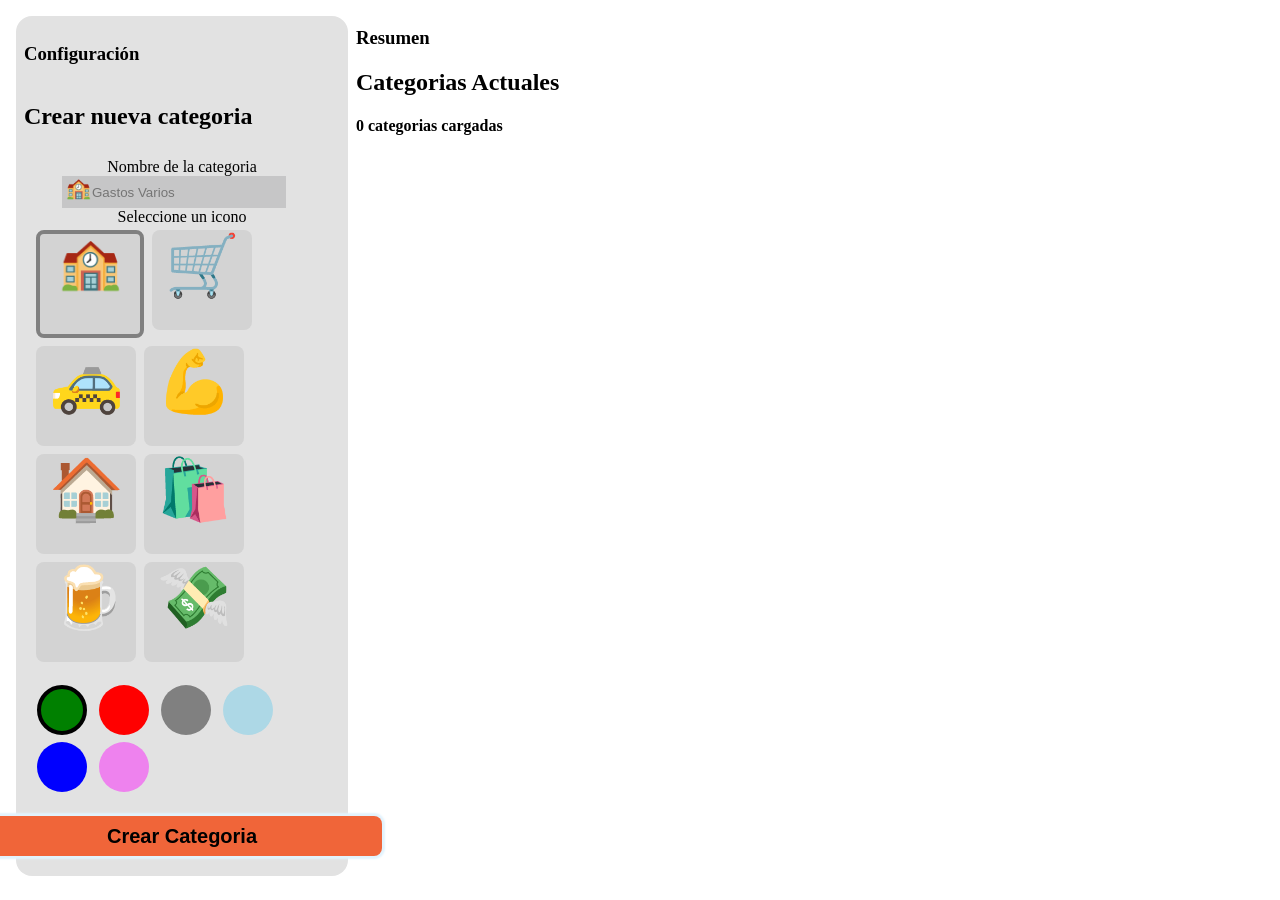
==== pages/categorias.html @ 75495850 "feat:Agregado de categorias.html-listas.css-categorias.js" ====
<!DOCTYPE html>
<html lang="es">
<head>
    <meta charset="UTF-8">
    <meta name="viewport" content="width=device-width, initial-scale=1.0">
    <title>Categorias</title>
    <link rel="stylesheet" href="../css/categorias.css">
    <script src="https://code.jquery.com/jquery-3.6.0.min.js" defer></script>
    <script src="../js/radio.js" defer></script>
    <script src="../js/categorias.js" defer></script>
</head>
<body>
    <main class="main">
       <section class="seccion-crear-categoria">
        <h3 class="titulo-chico">Configuración</h3>
        <h1 class="titulo">Crear nueva categoria</h1>
        <form class="formulario" id="formulario-categoria">
            <label for="nombre-categoria">Nombre de la categoria</label>
            <div class="nombre-categoria-texto">
                <input type="text" name="nombre-categoria" class="texto texto-gris" id="input-gasto" placeholder="Gastos Varios">
                <span class="icono-texto" id="icono-t">🏫</span>
            </div>
            <label>Seleccione un icono</label>
            <div class="iconos">                
               <label class="label-radio" for="educacion">
                <input type="radio" class="radio-button" name="radios" id="educacion" value="educacion" checked>
                 🏫
               </label>
               <label class="label-radio" for="comida">
               <input type="radio" class="radio-button" name="radios" id="comida" value="comida">
                🛒
               </label>
               <label class="label-radio" for="transporte">
               <input type="radio" class="radio-button" name="radios" id="transporte" value="transporte">
               🚕
              </label>
              <label class="label-radio" for="deporte">
               <input type="radio" class="radio-button" name="radios" id="deporte" value="deporte">
               💪
              </label>
              <label class="label-radio" for="casa">
              <input type="radio" class="radio-button" name="radios" id="casa" value="casa">
               🏠
              </label>
              <label class="label-radio" for="compras">
              <input type="radio" class="radio-button" name="radios" id="compras" value="compras">
               🛍️
              </label>
              <label class="label-radio" for="salidas">
              <input type="radio" class="radio-button" name="radios" id="salidas" value="salidas">
               🍺
              </label>
              <label class="label-radio" for="otrosGastos">
               <input type="radio" class="radio-button" name="radios" id="otrosGastos" value="otrosGastos">
               💸
              </label>
            </div>
            <div class="color-categoria">
                <input type="radio" class="radio-grande radio-color verde" name="radio-color" id="verde" value="verde" checked>
                <input type="radio" class="radio-grande radio-color rojo" name="radio-color" id="rojo" value="rojo">
                <input type="radio" class="radio-grande radio-color gris" name="radio-color" id="gris" value="gris">
                <input type="radio" class="radio-grande radio-color celeste" name="radio-color" id="celeste" value="celeste">
                <input type="radio" class="radio-grande radio-color azul" name="radio-color" id="azul" value="azul">
                <input type="radio" class="radio-grande radio-color violeta" name="radio-color" id="violeta" value="violeta">
            </div>
            <button class="btn btn-m btn-naranja" type="button" onclick="agregarCategoria()">Crear Categoria</button>
        </form>
       </section>
       <section class="resumen-categorias">
        <h3 class="titulo-chico">Resumen</h3>
        <h1 class="titulo">Categorias Actuales</h1>
        <h4 class="subtituloi" id="cantidad-categorias">0 categorias cargadas</h4>
        <div class="categorias">
           <ul class="lista-categorias">
            
           </ul>
        </div>

       </section>


    </main>
</body>
</html>
---- css/categorias.css ----
@import "./components/radios.css";
@import "./components/botones.css";
@import "./components/inputs.css";
@import "./components/listas.css";


.main {
    display: flex;
    flex-direction: row;
}
.seccion-crear-categoria {
    display: flex;
    flex-direction: column;
    width: 25%;
    background-color: #E2E2E2;
    margin: 8px;
    padding: 8px 8px;
    border-radius: 16px;
}

.formulario {
    display: flex;
    flex-direction: column;
    align-items: center;
    margin: 8px;
}

.iconos {
    display: flex;
    flex-direction: row;
    flex-wrap: wrap;
}

.resumen-categorias {
    width: 70%;
}

.color-categoria {
    margin-top: 16px;
    margin-bottom: 16px;
}

.verde {
    background: green;
}

.rojo {
    background: red;
}

.gris {
    background: grey;
}

.celeste {
    background: lightblue;
}

.azul {
    background: blue;
}

.violeta {
    background: violet;
}
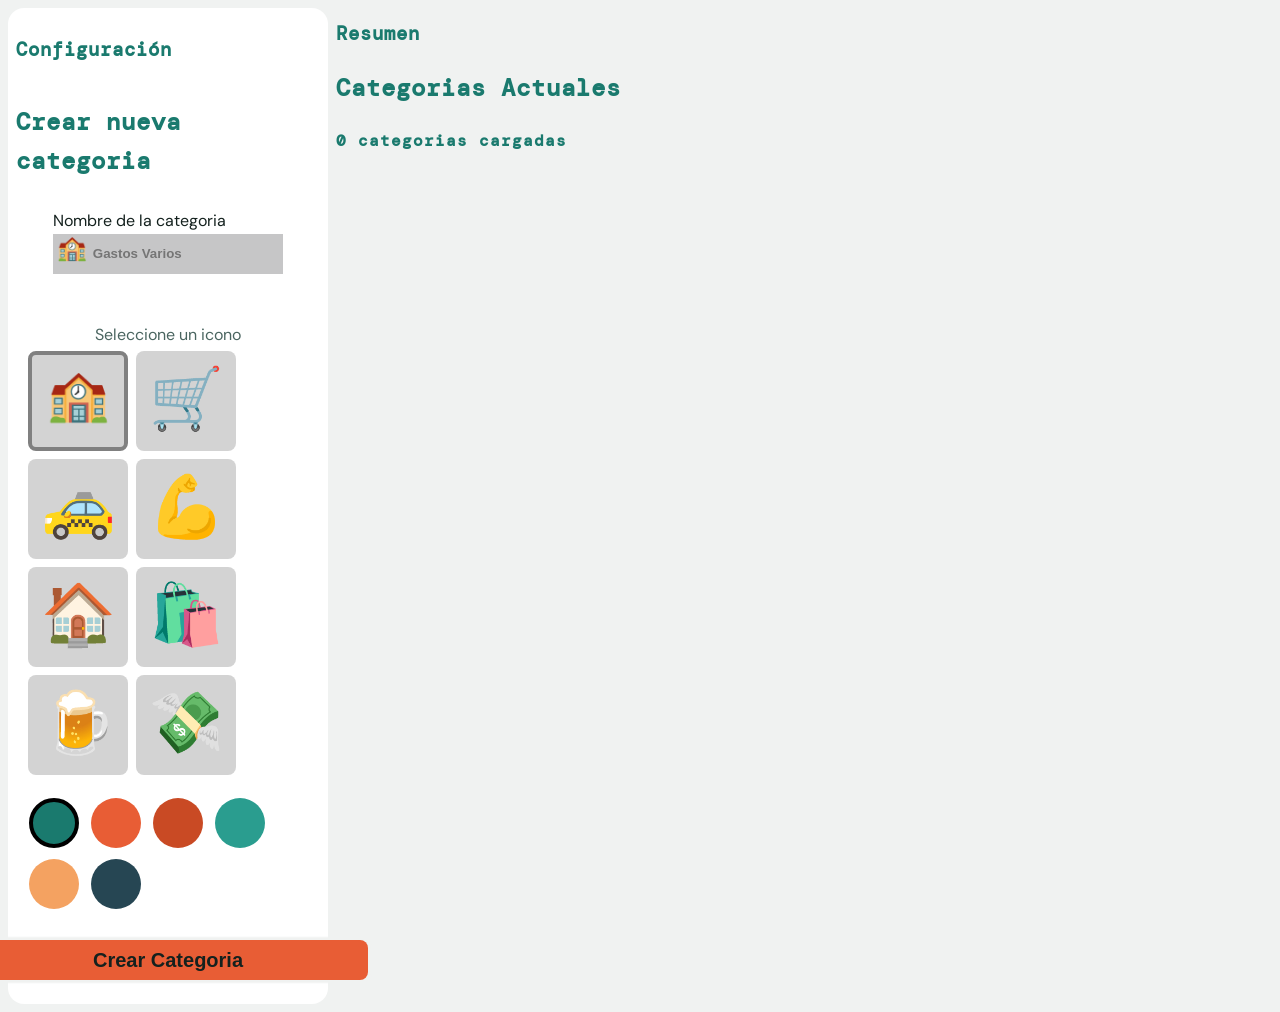
==== commit 3c26bde5: "feat:Finalizacion de animaciones css de categorias" ====
--- a/pages/categorias.html
+++ b/pages/categorias.html
@@ -15,12 +15,12 @@
         <h3 class="titulo-chico">Configuración</h3>
         <h1 class="titulo">Crear nueva categoria</h1>
         <form class="formulario" id="formulario-categoria">
-            <label for="nombre-categoria">Nombre de la categoria</label>
             <div class="nombre-categoria-texto">
-                <input type="text" name="nombre-categoria" class="texto texto-gris" id="input-gasto" placeholder="Gastos Varios">
-                <span class="icono-texto" id="icono-t">🏫</span>
+               <label for="nombre-categoria" class="label-categoria">Nombre de la categoria</label>
+               <input type="text" name="nombre-categoria" class="texto texto-gris" id="input-gasto" placeholder="Gastos Varios">
+               <span class="icono-texto" id="icono-t">🏫</span>
             </div>
-            <label>Seleccione un icono</label>
+            <label class="seleccion-subtitulo">Seleccione un icono</label>
             <div class="iconos">                
                <label class="label-radio" for="educacion">
                 <input type="radio" class="radio-button" name="radios" id="educacion" value="educacion" checked>
@@ -56,14 +56,14 @@
               </label>
             </div>
             <div class="color-categoria">
-                <input type="radio" class="radio-grande radio-color verde" name="radio-color" id="verde" value="verde" checked>
-                <input type="radio" class="radio-grande radio-color rojo" name="radio-color" id="rojo" value="rojo">
-                <input type="radio" class="radio-grande radio-color gris" name="radio-color" id="gris" value="gris">
-                <input type="radio" class="radio-grande radio-color celeste" name="radio-color" id="celeste" value="celeste">
-                <input type="radio" class="radio-grande radio-color azul" name="radio-color" id="azul" value="azul">
-                <input type="radio" class="radio-grande radio-color violeta" name="radio-color" id="violeta" value="violeta">
+                <input type="radio" class="radio-grande radio-color esmeralda" name="radio-color" id="verde" value="verde" checked>
+                <input type="radio" class="radio-grande radio-color naranja" name="radio-color" id="rojo" value="rojo">
+                <input type="radio" class="radio-grande radio-color marron" name="radio-color" id="gris" value="gris">
+                <input type="radio" class="radio-grande radio-color verde-azulado" name="radio-color" id="celeste" value="celeste">
+                <input type="radio" class="radio-grande radio-color naranja-suave" name="radio-color" id="azul" value="azul">
+                <input type="radio" class="radio-grande radio-color azul-grisaceo" name="radio-color" id="violeta" value="violeta">
             </div>
-            <button class="btn btn-m btn-naranja" type="button" onclick="agregarCategoria()">Crear Categoria</button>
+            <button class="btn btn-w400 btn-naranja" type="button" onclick="agregarCategoria()">Crear Categoria</button>
         </form>
        </section>
        <section class="resumen-categorias">
--- a/css/categorias.css
+++ b/css/categorias.css
@@ -1,3 +1,4 @@
+@import "./style.css";
 @import "./components/radios.css";
 @import "./components/botones.css";
 @import "./components/inputs.css";
@@ -12,17 +13,26 @@
     display: flex;
     flex-direction: column;
     width: 25%;
-    background-color: #E2E2E2;
-    margin: 8px;
-    padding: 8px 8px;
+    background-color: var(--color-superficie);
+    margin: var(--space-s);
+    padding: var(--space-s) var(--space-s);
     border-radius: 16px;
+}
+
+.label-categoria {
+    display: block;
+    align-items: left;
+}
+.seleccion-subtitulo {
+    margin-top: var(--space-xxl);
+    color: var(--color-texto-suave);
 }
 
 .formulario {
     display: flex;
     flex-direction: column;
     align-items: center;
-    margin: 8px;
+    margin: var(--space-s);
 }
 
 .iconos {
@@ -33,33 +43,34 @@
 
 .resumen-categorias {
     width: 70%;
+    height: 70vh;
 }
 
 .color-categoria {
-    margin-top: 16px;
-    margin-bottom: 16px;
+    margin-top: var(--space-m);
+    margin-bottom: var(--space-m);
 }
 
-.verde {
-    background: green;
+.esmeralda {
+    background: var(--color-primario);
+}
+ 
+.naranja {
+    background: var(--color-secundario);
 }
 
-.rojo {
-    background: red;
+.marron {
+    background: var(--color-terciario);
 }
 
-.gris {
-    background: grey;
+.verde-azulado {
+    background: var(--color-quinario);
 }
 
-.celeste {
-    background: lightblue;
+.naranja-suave {
+    background: var(--color-sextario);
 }
 
-.azul {
-    background: blue;
+.azul-grisaceo {
+    background: var(--color-septario);
 }
-
-.violeta {
-    background: violet;
-}
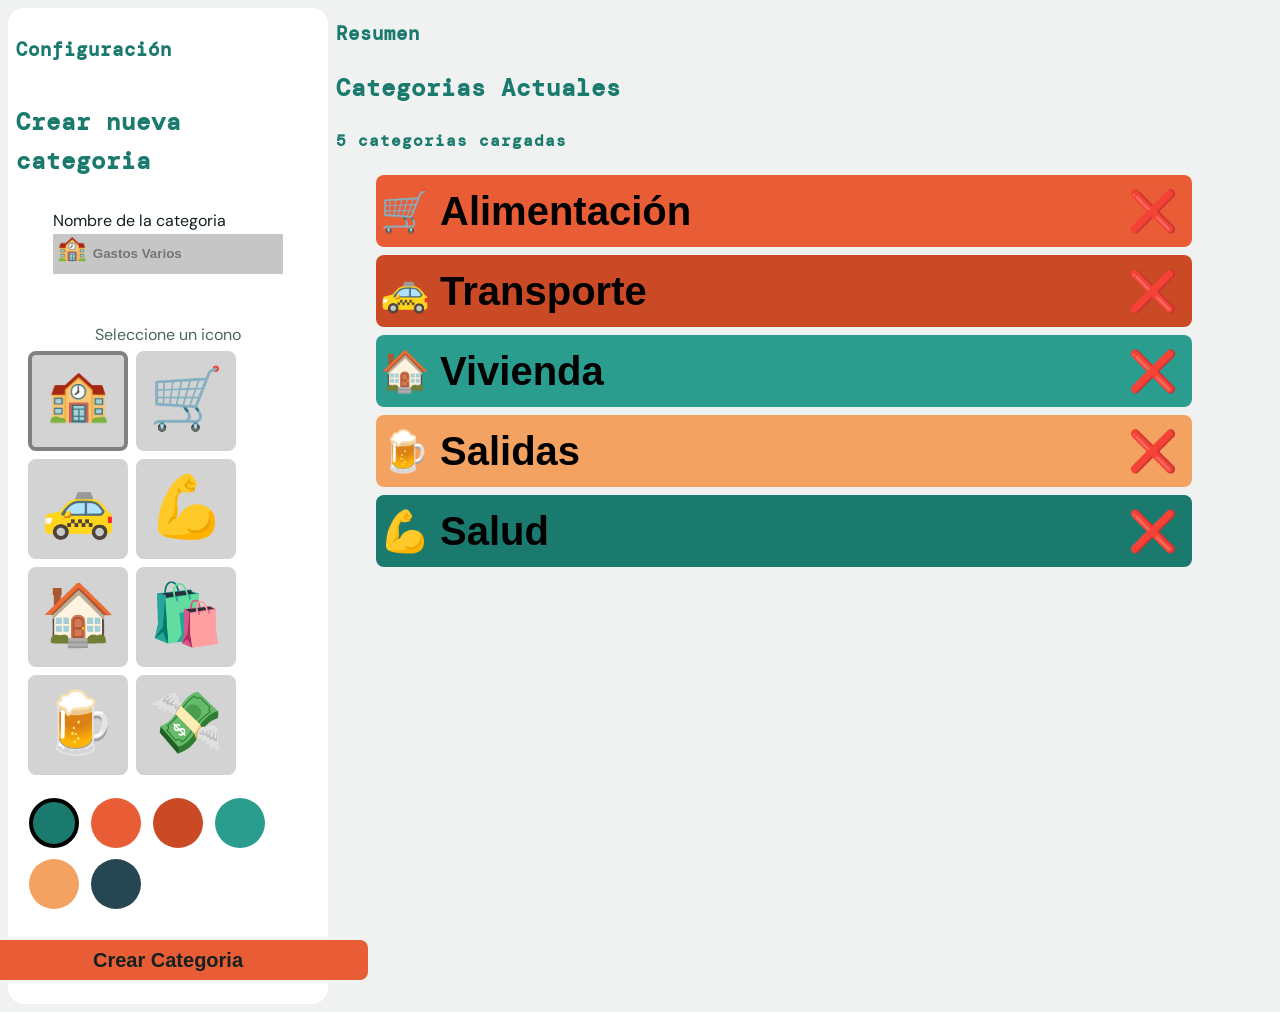
==== commit a1df59ca: "feat:Agregado de JS de inicializacion de Categorias + validaciones varias en categorias.js" ====
--- a/pages/categorias.html
+++ b/pages/categorias.html
@@ -7,7 +7,7 @@
     <link rel="stylesheet" href="../css/categorias.css">
     <script src="https://code.jquery.com/jquery-3.6.0.min.js" defer></script>
     <script src="../js/radio.js" defer></script>
-    <script src="../js/categorias.js" defer></script>
+    <script src="../js/categorias.js" type="module"></script>
 </head>
 <body>
     <main class="main">
@@ -63,7 +63,7 @@
                 <input type="radio" class="radio-grande radio-color naranja-suave" name="radio-color" id="azul" value="azul">
                 <input type="radio" class="radio-grande radio-color azul-grisaceo" name="radio-color" id="violeta" value="violeta">
             </div>
-            <button class="btn btn-w400 btn-naranja" type="button" onclick="agregarCategoria()">Crear Categoria</button>
+            <button class="btn btn-w400 btn-naranja" type="button" id="btn-crear">Crear Categoria</button>
         </form>
        </section>
        <section class="resumen-categorias">
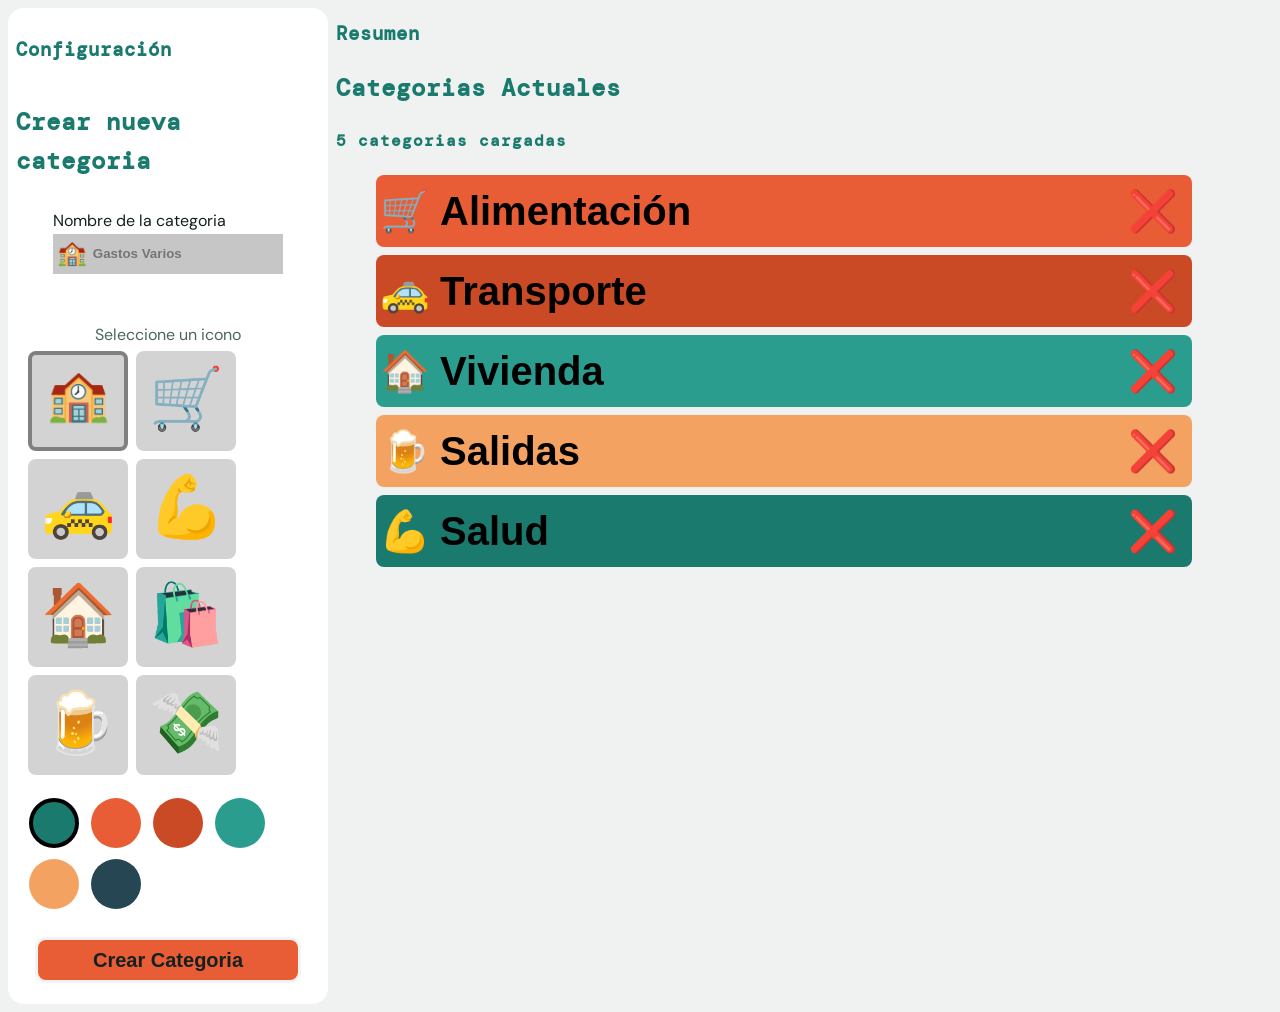
==== commit 1d829029: "fea:mediaQuerys agregados" ====
--- a/pages/categorias.html
+++ b/pages/categorias.html
@@ -17,8 +17,10 @@
         <form class="formulario" id="formulario-categoria">
             <div class="nombre-categoria-texto">
                <label for="nombre-categoria" class="label-categoria">Nombre de la categoria</label>
-               <input type="text" name="nombre-categoria" class="texto texto-gris" id="input-gasto" placeholder="Gastos Varios">
-               <span class="icono-texto" id="icono-t">🏫</span>
+               <div class="icono-input">
+                  <input type="text" name="nombre-categoria" class="texto texto-gris" id="input-gasto" placeholder="Gastos Varios">
+                  <span class="icono-texto" id="icono-t">🏫</span>
+               </div>
             </div>
             <label class="seleccion-subtitulo">Seleccione un icono</label>
             <div class="iconos">                
--- a/css/categorias.css
+++ b/css/categorias.css
@@ -74,3 +74,18 @@
 .azul-grisaceo {
     background: var(--color-septario);
 }
+
+/* MEDIA QUERY PARA CELULARES Y TABLETS */
+@media screen and (max-width: 767px) {
+    .main {
+        flex-direction:column;
+    }
+
+    .seccion-crear-categoria {
+        width: 95%;
+    }
+
+    .resumen-categorias {
+        width: 100%;
+    }
+}
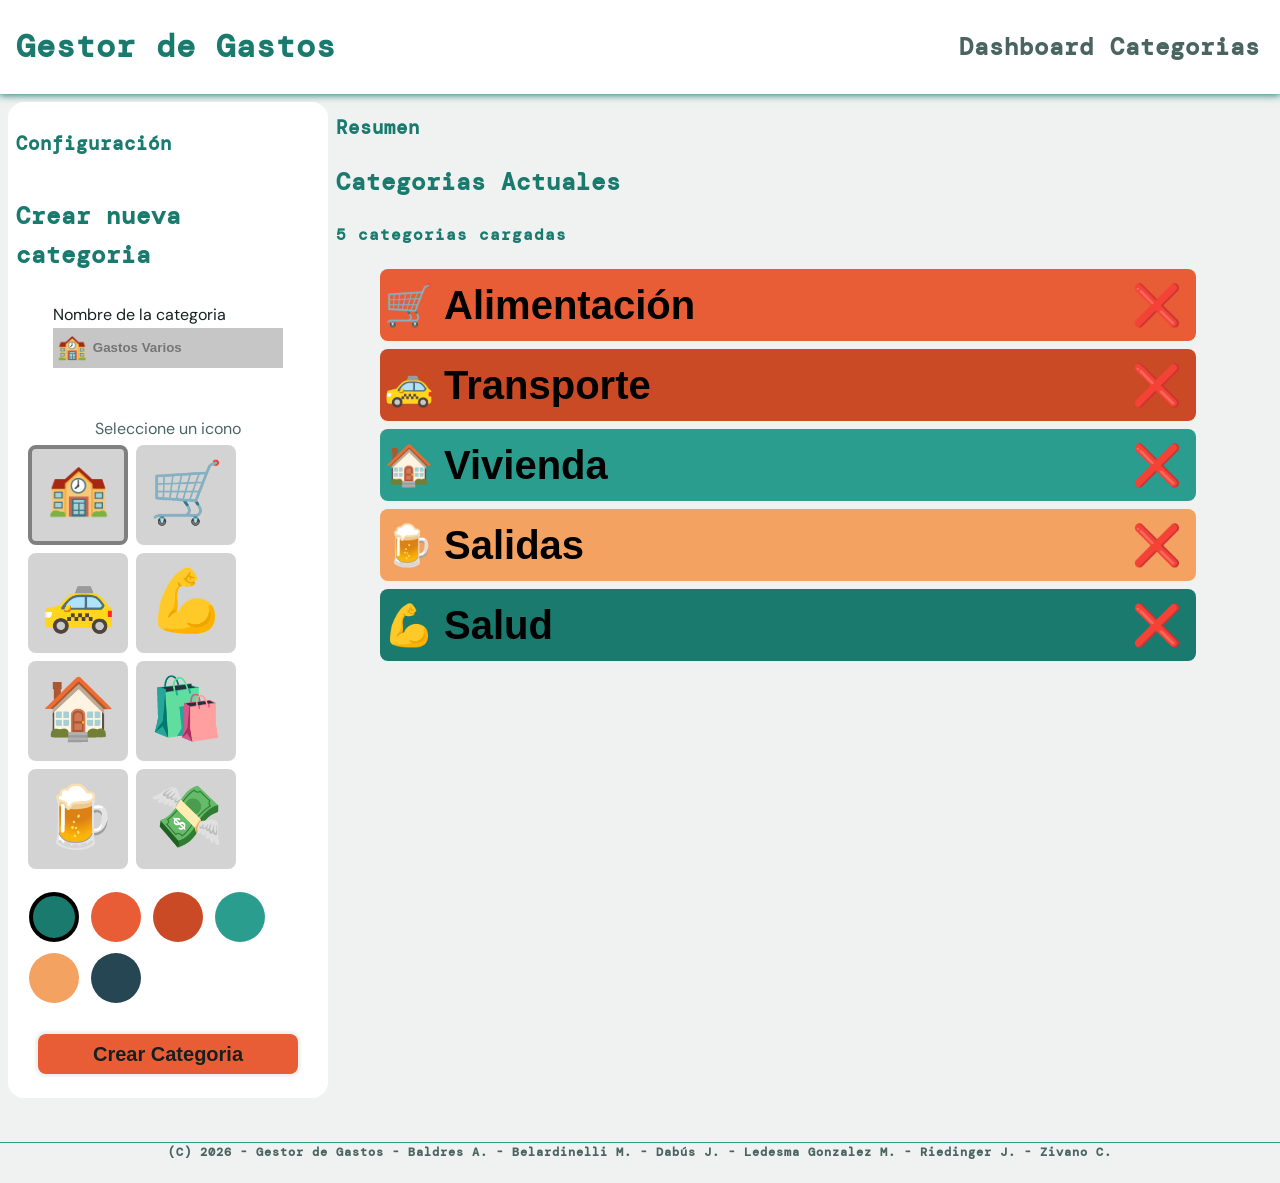
==== commit d2f3f433: "fea:Agregado de Header y Footer + Css" ====
--- a/pages/categorias.html
+++ b/pages/categorias.html
@@ -9,7 +9,14 @@
     <script src="../js/radio.js" defer></script>
     <script src="../js/categorias.js" type="module"></script>
 </head>
-<body>
+<body class="cuerpo">
+    <header class="menu">
+        <h1>Gestor de Gastos</h1>
+        <nav class="nav">
+            <h2 class="link-h2"><a class="link" href="../index.html">Dashboard</a></h2>
+            <h2 class="link-h2"><a class="link" href="./categorias.html">Categorias</a></h2>
+        </nav>
+    </header>
     <main class="main">
        <section class="seccion-crear-categoria">
         <h3 class="titulo-chico">Configuración</h3>
@@ -77,10 +84,10 @@
             
            </ul>
         </div>
-
        </section>
-
-
     </main>
+    <footer class="pie-pagina">
+        <h3 class="texto-footer">(C) 2026 - Gestor de Gastos - Baldres A. - Belardinelli M. - Dabús J. - Ledesma Gonzalez M. - Riedinger J. - Zivano C.</h3>
+    </footer>
 </body>
 </html>
--- a/css/categorias.css
+++ b/css/categorias.css
@@ -4,11 +4,20 @@
 @import "./components/inputs.css";
 @import "./components/listas.css";
 
+.cuerpo {
+    display: flex;
+    flex-direction: column;
+    min-height: 100vh;
+    margin: 0;
+}
 
 .main {
+    flex: 1;
     display: flex;
     flex-direction: row;
+    padding-bottom: var(--space-m);
 }
+
 .seccion-crear-categoria {
     display: flex;
     flex-direction: column;
@@ -43,7 +52,7 @@
 
 .resumen-categorias {
     width: 70%;
-    height: 70vh;
+    height: 70%;
 }
 
 .color-categoria {
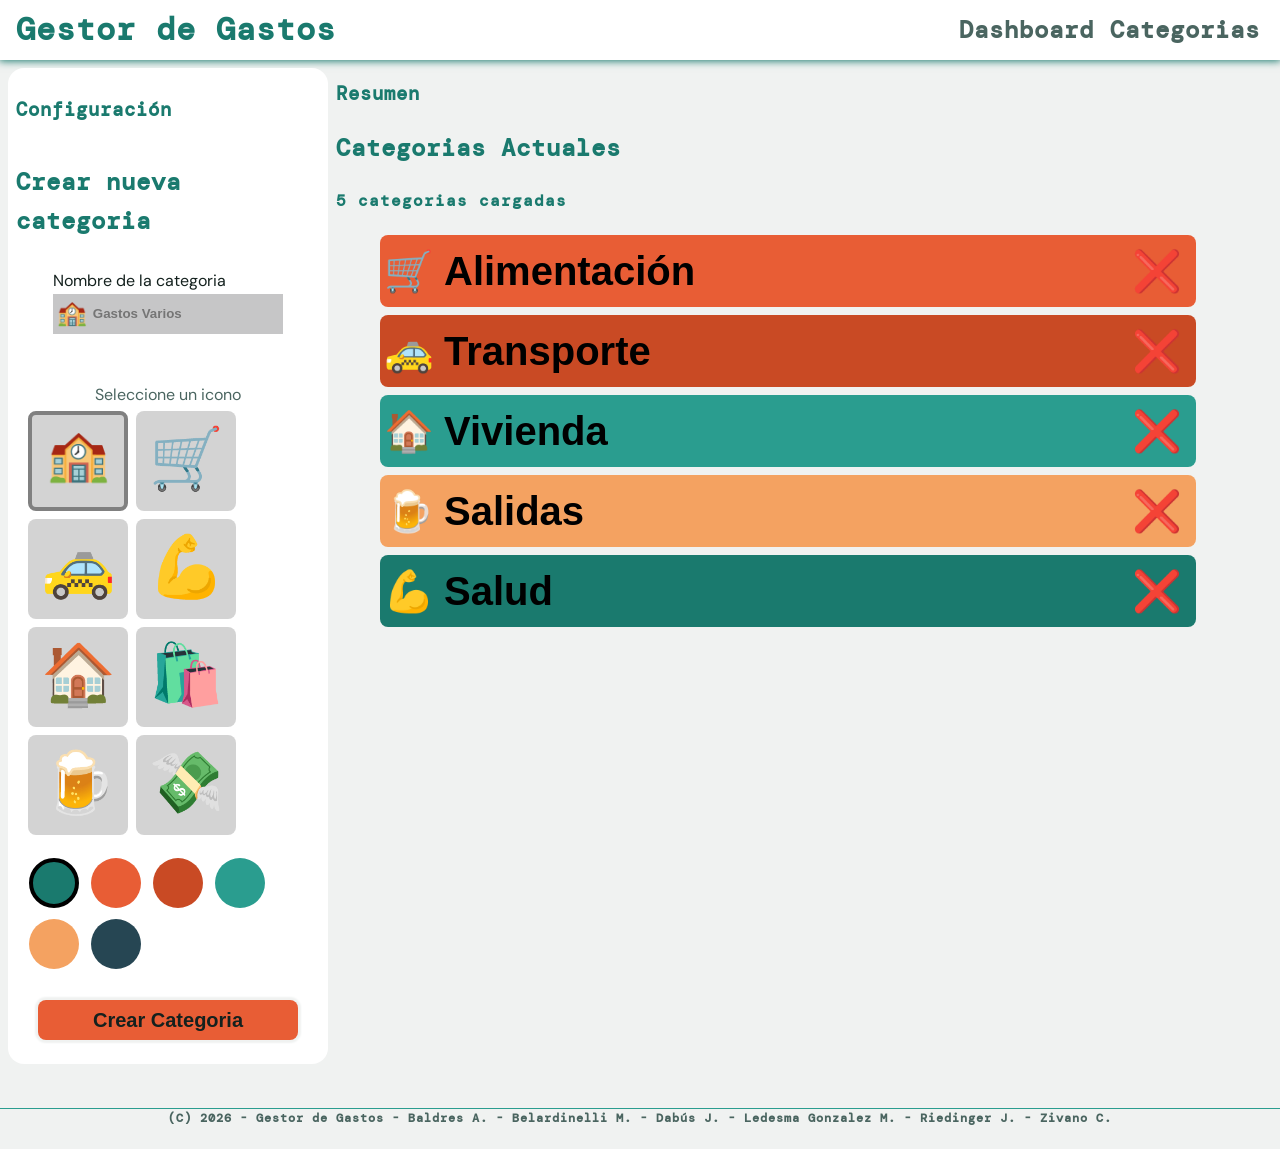
==== commit d6663c2b: "fix:Arreglado de borrado de categoria con gasto existente y estilizado de mensaje de errores" ====
--- a/pages/categorias.html
+++ b/pages/categorias.html
@@ -85,7 +85,16 @@
            </ul>
         </div>
        </section>
-    </main>
+       <div class="sobreposicion">
+           <div class="mensaje-error">
+               <h4 class="titulo-error">⚠️ Error!!!!</h4>
+               <p id="texto-error"></p>
+               <div class="contenedor-btn">
+                    <button type="button" class="error-btn btn btn-s btn-naranja" id="cerrar-error">Cerrar</button>
+               </div>
+           </div>
+       </div>
+      </main>
     <footer class="pie-pagina">
         <h3 class="texto-footer">(C) 2026 - Gestor de Gastos - Baldres A. - Belardinelli M. - Dabús J. - Ledesma Gonzalez M. - Riedinger J. - Zivano C.</h3>
     </footer>
--- a/css/categorias.css
+++ b/css/categorias.css
@@ -1,8 +1,8 @@
-@import "./style.css";
-@import "./components/radios.css";
-@import "./components/botones.css";
-@import "./components/inputs.css";
-@import "./components/listas.css";
+@import url("./style.css");
+@import url("./components/radios.css");
+@import url("./components/botones.css");
+@import url("./components/inputs.css");
+@import url("./components/listas.css");
 
 .cuerpo {
     display: flex;
@@ -84,6 +84,45 @@
     background: var(--color-septario);
 }
 
+.mensaje-error {
+    position: fixed;
+    width: 350px;
+    padding-left: var(--space-s);
+    top: 50%;
+    left: 50%;
+    z-index: 9998;
+    background-color: var(--color-superficie);
+    border-radius: 4px;
+    border: 1px outset var(--color-quinario);
+    visibility: hidden;
+    transition: 0.4s;
+}
+
+.sobreposicion {
+    display: block;
+    position: fixed;
+    top: 0;
+    left: 0;
+    width: 100vw;
+    height: 100%;
+    background-color: rgba(0, 0, 0, 0.8);
+    z-index: 9997;
+    visibility: hidden;
+}
+
+.contenedor-btn {
+    display: flex;
+}
+
+.error-btn {
+    margin-left: auto;
+}
+
+.titulo-error {
+    background-color: var(--color-quinario);
+    text-align: left;
+    color: var(--color-superficie);
+}
 /* MEDIA QUERY PARA CELULARES Y TABLETS */
 @media screen and (max-width: 767px) {
     .main {
@@ -97,4 +136,9 @@
     .resumen-categorias {
         width: 100%;
     }
+
+    .mensaje-error {
+        left: 1%;
+    }
+
 }
